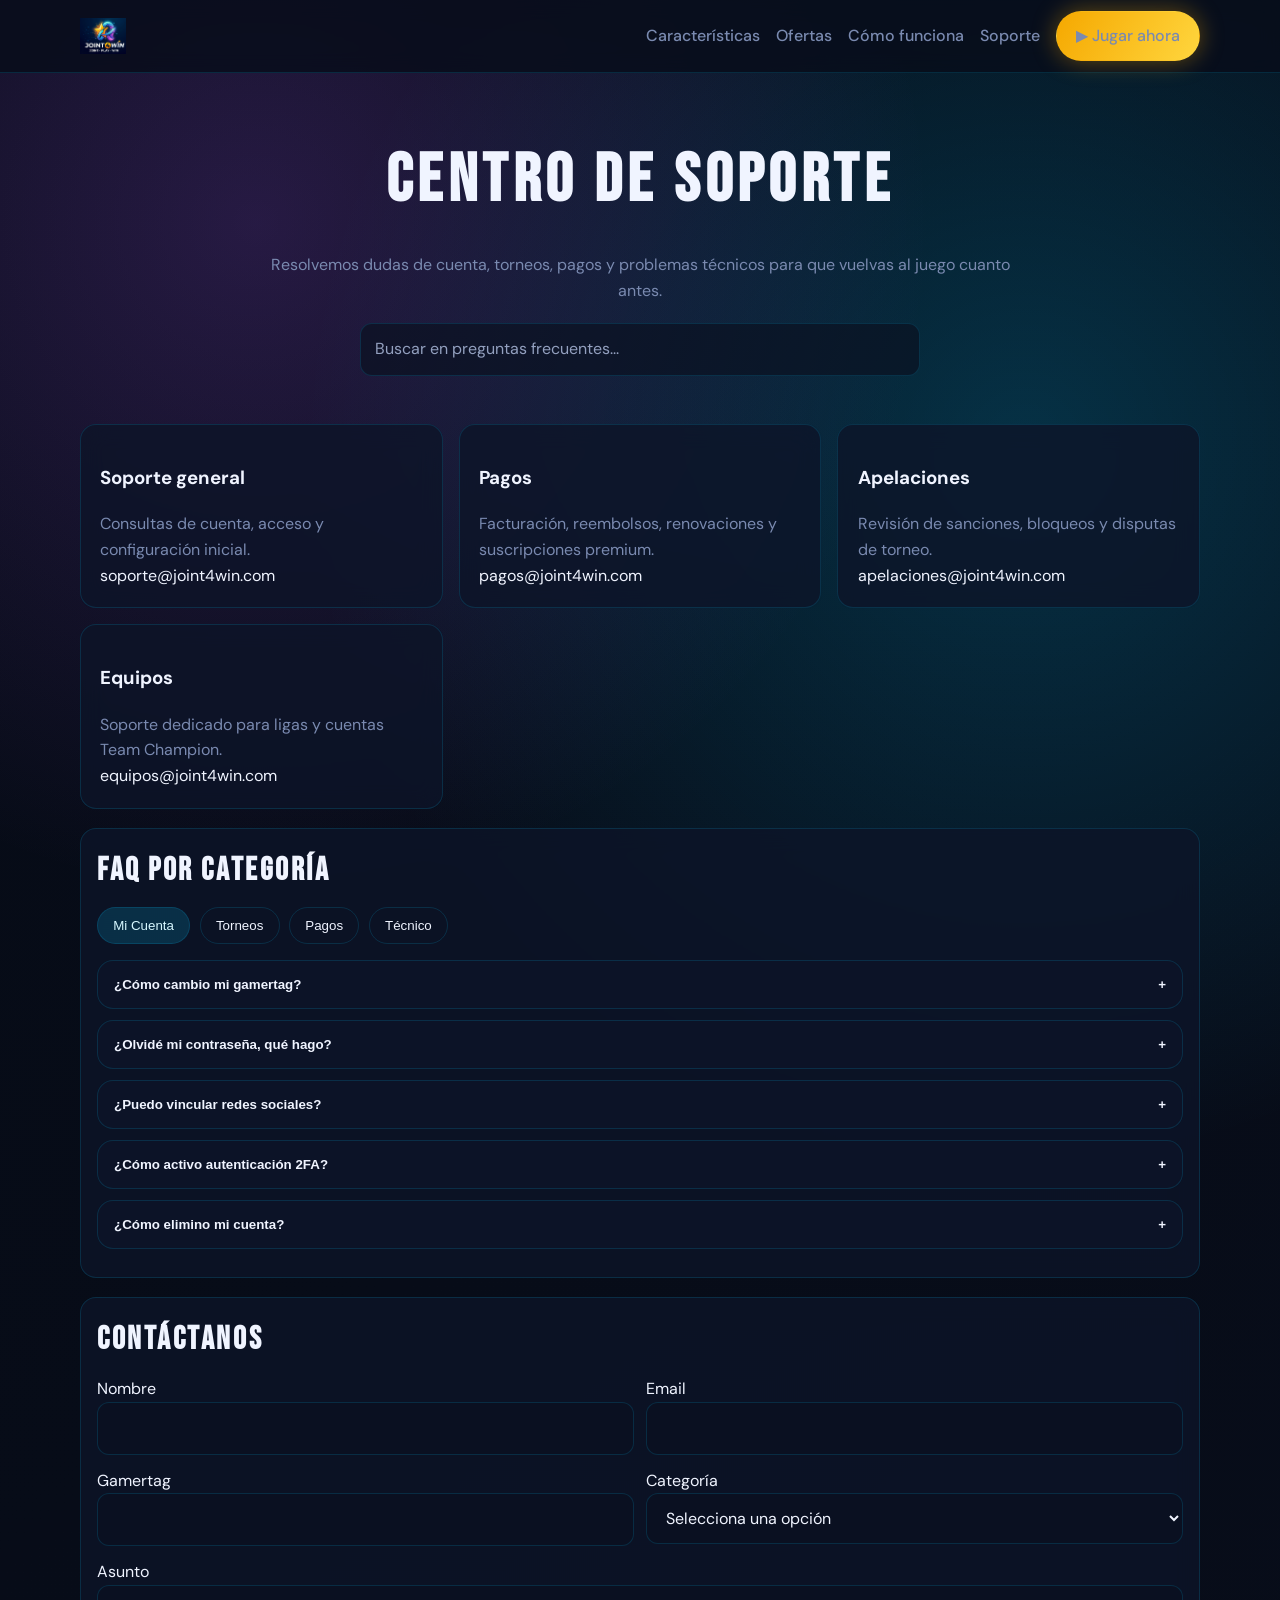
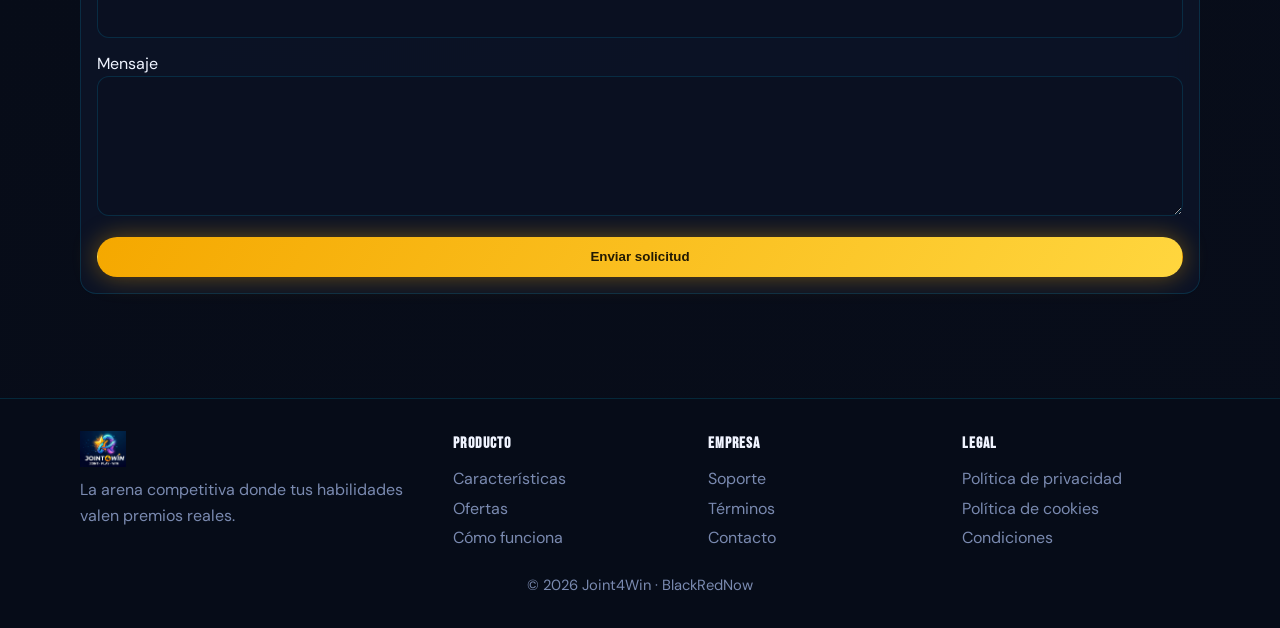
==== support.html @ 4dee0cf4 "feat: launch Joint4Win website with branding, offers and legal pages" ====
<!DOCTYPE html>
<html lang="es">
<head>
  <meta charset="UTF-8" />
  <meta name="viewport" content="width=device-width, initial-scale=1.0" />
  <title>Soporte | Joint4Win</title>
  <meta name="description" content="Centro de soporte de Joint4Win para cuenta, torneos, pagos y soporte técnico." />
  <link rel="preconnect" href="https://fonts.googleapis.com" />
  <link rel="preconnect" href="https://fonts.gstatic.com" crossorigin />
  <link href="https://fonts.googleapis.com/css2?family=Bebas+Neue&family=DM+Sans:wght@400;500;700&display=swap" rel="stylesheet" />
  <link rel="icon" href="assets/icon.png" />
  <link rel="stylesheet" href="assets/styles.css" />
  <script defer src="assets/main.js"></script>
</head>
<body>
  <header class="site-header">
    <div class="container nav-inner">
      <a class="brand" href="index.html" aria-label="Joint4Win Inicio">
        <img src="assets/logo.png" alt="Joint4Win" height="36" />
      </a>
      <button class="nav-toggle" type="button" data-nav-toggle aria-expanded="false" aria-controls="site-nav">Menu</button>
      <nav class="site-nav" id="site-nav">
        <a href="index.html#features">Características</a>
        <a href="index.html#offers">Ofertas</a>
        <a href="index.html#how">Cómo funciona</a>
        <a href="support.html">Soporte</a>
        <a class="btn btn-primary" href="https://play.joint4win.com" target="_blank" rel="noopener noreferrer">▶ Jugar ahora</a>
      </nav>
    </div>
  </header>

  <main>
    <section class="page-hero reveal">
      <div class="container">
        <h1>Centro de Soporte</h1>
        <p>Resolvemos dudas de cuenta, torneos, pagos y problemas técnicos para que vuelvas al juego cuanto antes.</p>
        <div class="search-wrap">
          <input id="support-search" class="search-input" type="search" placeholder="Buscar en preguntas frecuentes..." />
        </div>
      </div>
    </section>

    <section class="section" style="padding-top:1rem;">
      <div class="container support-grid">
        <div class="channel-grid">
          <article class="channel-card card reveal"><h3>Soporte general</h3><p>Consultas de cuenta, acceso y configuración inicial.</p><a href="mailto:soporte@joint4win.com">soporte@joint4win.com</a></article>
          <article class="channel-card card reveal"><h3>Pagos</h3><p>Facturación, reembolsos, renovaciones y suscripciones premium.</p><a href="mailto:pagos@joint4win.com">pagos@joint4win.com</a></article>
          <article class="channel-card card reveal"><h3>Apelaciones</h3><p>Revisión de sanciones, bloqueos y disputas de torneo.</p><a href="mailto:apelaciones@joint4win.com">apelaciones@joint4win.com</a></article>
          <article class="channel-card card reveal"><h3>Equipos</h3><p>Soporte dedicado para ligas y cuentas Team Champion.</p><a href="mailto:equipos@joint4win.com">equipos@joint4win.com</a></article>
        </div>

        <section class="card reveal" style="padding:1rem;">
          <h2 class="section-title" style="margin-bottom:0.7rem; font-size:2rem;">FAQ por categoría</h2>
          <div class="tabs">
            <button class="tab-btn active" type="button" data-tab="cuenta">Mi Cuenta</button>
            <button class="tab-btn" type="button" data-tab="torneos">Torneos</button>
            <button class="tab-btn" type="button" data-tab="pagos">Pagos</button>
            <button class="tab-btn" type="button" data-tab="tecnico">Técnico</button>
          </div>

          <div class="faq-panel active" data-panel="cuenta">
            <article class="faq-item card"><button class="faq-question" type="button">¿Cómo cambio mi gamertag? <span>+</span></button><div class="faq-answer"><p>Ve a Perfil > Configuración y actualiza tu gamertag una vez cada 30 días.</p></div></article>
            <article class="faq-item card"><button class="faq-question" type="button">¿Olvidé mi contraseña, qué hago? <span>+</span></button><div class="faq-answer"><p>Usa "Recuperar cuenta" en login para recibir un enlace temporal.</p></div></article>
            <article class="faq-item card"><button class="faq-question" type="button">¿Puedo vincular redes sociales? <span>+</span></button><div class="faq-answer"><p>Sí, desde Seguridad puedes conectar Google, Apple o Discord.</p></div></article>
            <article class="faq-item card"><button class="faq-question" type="button">¿Cómo activo autenticación 2FA? <span>+</span></button><div class="faq-answer"><p>En Seguridad selecciona "Doble verificación" y sigue el asistente.</p></div></article>
            <article class="faq-item card"><button class="faq-question" type="button">¿Cómo elimino mi cuenta? <span>+</span></button><div class="faq-answer"><p>Solicítalo desde Privacidad y nuestro equipo confirma en menos de 72 horas.</p></div></article>
          </div>

          <div class="faq-panel" data-panel="torneos">
            <article class="faq-item card"><button class="faq-question" type="button">¿Dónde veo próximos torneos? <span>+</span></button><div class="faq-answer"><p>En la pestaña "Eventos" puedes filtrar por juego, horario y nivel.</p></div></article>
            <article class="faq-item card"><button class="faq-question" type="button">¿Qué pasa si me desconecto? <span>+</span></button><div class="faq-answer"><p>El sistema permite reconexión breve; ausencias largas pueden marcar derrota.</p></div></article>
            <article class="faq-item card"><button class="faq-question" type="button">¿Cómo reporto un rival? <span>+</span></button><div class="faq-answer"><p>Desde el historial del match selecciona "Reportar" y adjunta evidencia.</p></div></article>
            <article class="faq-item card"><button class="faq-question" type="button">¿Puedo jugar torneos en equipo? <span>+</span></button><div class="faq-answer"><p>Sí, con plan Team Champion puedes registrar squads de hasta 5 integrantes.</p></div></article>
            <article class="faq-item card"><button class="faq-question" type="button">¿Cómo sube mi ranking? <span>+</span></button><div class="faq-answer"><p>Ganar partidas rankeadas y mantener consistencia mejora tu score competitivo.</p></div></article>
          </div>

          <div class="faq-panel" data-panel="pagos">
            <article class="faq-item card"><button class="faq-question" type="button">¿Cuándo se cobra la suscripción? <span>+</span></button><div class="faq-answer"><p>El cobro ocurre al inicio de cada ciclo mensual según tu fecha de alta.</p></div></article>
            <article class="faq-item card"><button class="faq-question" type="button">¿Cómo solicito un reembolso? <span>+</span></button><div class="faq-answer"><p>Abre un ticket en categoría pagos dentro de las primeras 48 horas.</p></div></article>
            <article class="faq-item card"><button class="faq-question" type="button">¿Qué métodos aceptan? <span>+</span></button><div class="faq-answer"><p>Tarjetas internacionales, wallets móviles y métodos locales habilitados.</p></div></article>
            <article class="faq-item card"><button class="faq-question" type="button">¿Puedo cambiar de plan? <span>+</span></button><div class="faq-answer"><p>Sí, el upgrade es inmediato; downgrade aplica al siguiente ciclo.</p></div></article>
            <article class="faq-item card"><button class="faq-question" type="button">¿Cómo retiro premios? <span>+</span></button><div class="faq-answer"><p>Configura una cuenta de pago validada en tu billetera y solicita retiro.</p></div></article>
          </div>

          <div class="faq-panel" data-panel="tecnico">
            <article class="faq-item card"><button class="faq-question" type="button">La app no abre, ¿qué hago? <span>+</span></button><div class="faq-answer"><p>Actualiza a la última versión y reinicia el dispositivo antes de reintentar.</p></div></article>
            <article class="faq-item card"><button class="faq-question" type="button">Tengo lag en partida <span>+</span></button><div class="faq-answer"><p>Conéctate a red estable de 5 GHz y cierra apps en segundo plano.</p></div></article>
            <article class="faq-item card"><button class="faq-question" type="button">No recibo notificaciones <span>+</span></button><div class="faq-answer"><p>Verifica permisos de notificación y modo ahorro de batería del sistema.</p></div></article>
            <article class="faq-item card"><button class="faq-question" type="button">Error al actualizar perfil <span>+</span></button><div class="faq-answer"><p>Prueba desde otra red y evita caracteres especiales no permitidos.</p></div></article>
            <article class="faq-item card"><button class="faq-question" type="button">¿Cómo reporto un bug? <span>+</span></button><div class="faq-answer"><p>Usa este formulario con capturas, modelo de dispositivo y versión de app.</p></div></article>
          </div>
        </section>

        <section id="contacto" class="card contact-form reveal" style="padding:1rem;">
          <h2 class="section-title" style="margin-bottom:0.7rem; font-size:2rem;">Contáctanos</h2>
          <form id="support-form" class="form-grid">
            <div class="form-row">
              <label>Nombre<input type="text" name="nombre" required /></label>
              <label>Email<input type="email" name="email" required /></label>
            </div>
            <div class="form-row">
              <label>Gamertag<input type="text" name="gamertag" required /></label>
              <label>Categoría
                <select name="categoria" required>
                  <option value="">Selecciona una opción</option>
                  <option>Soporte general</option>
                  <option>Pagos</option>
                  <option>Apelaciones</option>
                  <option>Equipos</option>
                </select>
              </label>
            </div>
            <label>Asunto<input type="text" name="asunto" required /></label>
            <label>Mensaje<textarea name="mensaje" required></textarea></label>
            <button class="btn btn-primary" type="submit">Enviar solicitud</button>
            <p id="form-success" class="form-success">Tu solicitud fue enviada correctamente. Te responderemos pronto.</p>
          </form>
        </section>
      </div>
    </section>
  </main>

  <footer class="site-footer">
    <div class="container">
      <div class="footer-grid">
        <div class="footer-col">
          <img src="assets/logo.png" alt="Joint4Win" height="36" style="height:36px; width:auto; margin-bottom:0.65rem;" />
          <p>La arena competitiva donde tus habilidades valen premios reales.</p>
        </div>
        <div class="footer-col">
          <h4>Producto</h4>
          <a href="index.html#features">Características</a>
          <a href="index.html#offers">Ofertas</a>
          <a href="index.html#how">Cómo funciona</a>
        </div>
        <div class="footer-col">
          <h4>Empresa</h4>
          <a href="support.html">Soporte</a>
          <a href="terms.html">Términos</a>
          <a href="support.html#contacto">Contacto</a>
        </div>
        <div class="footer-col">
          <h4>Legal</h4>
          <a href="terms.html#privacy">Política de privacidad</a>
          <a href="terms.html#cookies">Política de cookies</a>
          <a href="terms.html">Condiciones</a>
        </div>
      </div>
      <p class="footer-copy">© 2026 Joint4Win · BlackRedNow</p>
    </div>
  </footer>
</body>
</html>
---- assets/styles.css ----
:root {
  --bg-dark: #080d1a;
  --bg-surface: #0d1528;
  --gold: #f5a800;
  --gold-bright: #ffd63e;
  --cyan: #00c8ff;
  --purple: #a855f7;
  --white: #f0f4ff;
  --muted: #7a8ab0;
  --border: rgba(0, 200, 255, 0.15);
  --glass: rgba(13, 21, 40, 0.8);
}

* {
  box-sizing: border-box;
}

html {
  scroll-behavior: smooth;
}

body {
  margin: 0;
  font-family: 'DM Sans', sans-serif;
  color: var(--white);
  background:
    radial-gradient(circle at 20% 10%, rgba(168, 85, 247, 0.2), transparent 30%),
    radial-gradient(circle at 80% 20%, rgba(0, 200, 255, 0.2), transparent 35%),
    linear-gradient(145deg, #060b16, var(--bg-dark));
  line-height: 1.6;
  overflow-x: hidden;
}

a {
  color: inherit;
  text-decoration: none;
}

img {
  max-width: 100%;
  display: block;
}

.container {
  width: min(1120px, 92vw);
  margin: 0 auto;
}

.section {
  padding: 4.5rem 0;
}

.section-title {
  font-family: 'Bebas Neue', sans-serif;
  font-size: clamp(2rem, 4vw, 3.5rem);
  letter-spacing: 0.08em;
  margin: 0 0 0.8rem;
}

.section-lead {
  color: var(--muted);
  max-width: 720px;
  margin: 0 auto 2rem;
  text-align: center;
}

.card {
  background: var(--glass);
  border: 1px solid var(--border);
  backdrop-filter: blur(12px);
  border-radius: 16px;
}

.site-header {
  position: sticky;
  top: 0;
  z-index: 30;
  backdrop-filter: blur(10px);
  background: rgba(8, 13, 26, 0.82);
  border-bottom: 1px solid var(--border);
}

.nav-inner {
  display: flex;
  align-items: center;
  justify-content: space-between;
  min-height: 72px;
  gap: 1rem;
}

.brand img {
  height: 36px;
  width: auto;
}

.nav-toggle {
  display: none;
  border: 1px solid var(--border);
  background: transparent;
  color: var(--white);
  border-radius: 10px;
  padding: 0.45rem 0.6rem;
  cursor: pointer;
}

.site-nav {
  display: flex;
  align-items: center;
  gap: 1rem;
}

.site-nav a {
  color: var(--muted);
  font-weight: 500;
}

.site-nav a:hover,
.site-nav a:focus-visible {
  color: var(--white);
}

.btn {
  display: inline-flex;
  align-items: center;
  justify-content: center;
  gap: 0.35rem;
  border-radius: 999px;
  padding: 0.72rem 1.2rem;
  font-weight: 700;
  border: 1px solid transparent;
  cursor: pointer;
  transition: 0.25s ease;
}

.btn-primary {
  background: linear-gradient(120deg, var(--gold), var(--gold-bright));
  color: #221a03;
  box-shadow: 0 0 24px rgba(245, 168, 0, 0.4);
}

.btn-primary:hover,
.btn-primary:focus-visible {
  transform: translateY(-2px);
}

.btn-ghost {
  border-color: var(--border);
  color: var(--white);
  background: rgba(13, 21, 40, 0.35);
}

.btn-ghost:hover,
.btn-ghost:focus-visible {
  box-shadow: 0 0 20px rgba(0, 200, 255, 0.2);
}

.hero {
  position: relative;
  min-height: calc(100vh - 72px);
  display: grid;
  place-items: center;
  text-align: center;
  overflow: hidden;
}

#stars-canvas {
  position: absolute;
  inset: 0;
  width: 100%;
  height: 100%;
  z-index: 0;
}

.hero-content {
  position: relative;
  z-index: 1;
  width: min(920px, 94vw);
}

.hero h1 {
  margin: 0;
  font-family: 'Bebas Neue', sans-serif;
  letter-spacing: 0.1em;
  line-height: 0.95;
  font-size: clamp(2.5rem, 9vw, 6rem);
}

.hero h1 .accent {
  color: var(--gold);
  text-shadow: 0 0 28px rgba(245, 168, 0, 0.55);
}

.hero p {
  margin: 1.1rem auto 1.6rem;
  max-width: 720px;
  color: var(--muted);
  font-size: clamp(1rem, 2.2vw, 1.2rem);
}

.promo-banner {
  text-align: left;
  padding: 1rem 1.15rem;
  margin: 1.2rem auto;
  width: min(780px, 100%);
}

.promo-title {
  display: flex;
  flex-wrap: wrap;
  align-items: center;
  gap: 0.5rem;
  font-weight: 700;
}

.countdown {
  font-weight: 700;
  color: var(--gold-bright);
}

.hero-actions {
  margin-top: 1.2rem;
  display: flex;
  gap: 0.8rem;
  justify-content: center;
  flex-wrap: wrap;
}

.trust-line {
  margin-top: 1rem;
  color: var(--muted);
  font-size: 0.95rem;
}

.stats-bar {
  margin-top: -1rem;
}

.stats-grid {
  display: grid;
  grid-template-columns: repeat(4, minmax(0, 1fr));
  gap: 0.8rem;
}

.stat-item {
  padding: 1rem;
  text-align: center;
  transition: 0.2s ease;
}

.stat-item strong {
  display: block;
  color: var(--gold-bright);
  font-size: 1.2rem;
}

.stat-item span {
  color: var(--muted);
  font-size: 0.95rem;
}

.features-grid,
.testimonials-grid,
.offers-grid,
.channel-grid {
  display: grid;
  grid-template-columns: repeat(3, minmax(0, 1fr));
  gap: 1rem;
}

.features-grid {
  grid-template-columns: repeat(3, minmax(0, 1fr));
}

.feature-card,
.offer-card,
.testimonial,
.channel-card {
  padding: 1.2rem;
  transition: 0.25s ease;
}

.feature-card:hover,
.offer-card:hover,
.testimonial:hover,
.channel-card:hover,
.stat-item:hover,
.step:hover,
.faq-item:hover,
.contact-form:hover,
.toc:hover {
  box-shadow: 0 0 20px rgba(0, 200, 255, 0.2);
}

.feature-title {
  margin: 0.55rem 0;
  font-weight: 700;
}

.feature-text,
.testimonial p,
.channel-card p {
  color: var(--muted);
  margin: 0;
}

.offers-grid {
  align-items: stretch;
}

.offer-card h3 {
  margin: 0;
}

.price {
  font-family: 'Bebas Neue', sans-serif;
  font-size: 2.4rem;
  letter-spacing: 0.05em;
  margin: 0.7rem 0;
}

.price span {
  font-size: 1rem;
  color: var(--muted);
  font-family: 'DM Sans', sans-serif;
}

.offer-card ul {
  padding-left: 1rem;
  margin: 0 0 1rem;
  color: var(--muted);
}

.offer-featured {
  border: 1px solid var(--gold);
  position: relative;
}

.badge {
  position: absolute;
  top: -10px;
  right: 12px;
  background: var(--gold);
  color: #1d1603;
  padding: 0.25rem 0.55rem;
  border-radius: 999px;
  font-size: 0.78rem;
  font-weight: 700;
}

.steps {
  position: relative;
  max-width: 760px;
  margin: 2rem auto 0;
  display: grid;
  gap: 0.9rem;
}

.steps::before {
  content: '';
  position: absolute;
  left: 22px;
  top: 10px;
  bottom: 10px;
  width: 2px;
  background: linear-gradient(var(--cyan), var(--purple));
}

.step {
  position: relative;
  padding: 1rem 1rem 1rem 3.5rem;
  transition: 0.2s ease;
}

.step-number {
  position: absolute;
  left: 8px;
  top: 50%;
  transform: translateY(-50%);
  width: 28px;
  height: 28px;
  border-radius: 50%;
  background: linear-gradient(120deg, var(--cyan), var(--purple));
  color: #04111a;
  display: grid;
  place-items: center;
  font-weight: 700;
}

.stars {
  color: var(--gold-bright);
}

.testimonial strong {
  display: block;
  margin-top: 0.75rem;
}

.faq {
  max-width: 900px;
  margin: 0 auto;
}

.faq-item {
  margin-bottom: 0.7rem;
  overflow: hidden;
}

.faq-question {
  width: 100%;
  text-align: left;
  border: 0;
  background: transparent;
  color: var(--white);
  padding: 1rem;
  font-weight: 700;
  cursor: pointer;
  display: flex;
  justify-content: space-between;
  gap: 0.75rem;
}

.faq-answer {
  max-height: 0;
  overflow: hidden;
  transition: max-height 0.3s ease;
  color: var(--muted);
  padding: 0 1rem;
}

.faq-item.open .faq-answer {
  max-height: 220px;
  padding-bottom: 1rem;
}

.final-cta {
  text-align: center;
}

.final-cta h2 {
  font-family: 'Bebas Neue', sans-serif;
  letter-spacing: 0.08em;
  font-size: clamp(2rem, 6vw, 4rem);
  margin: 0 0 1rem;
}

.site-footer {
  margin-top: 2rem;
  padding: 2rem 0 1rem;
  border-top: 1px solid var(--border);
  background: rgba(7, 12, 24, 0.85);
}

.footer-grid {
  display: grid;
  gap: 1rem;
  grid-template-columns: 1.5fr 1fr 1fr 1fr;
}

.footer-col h4 {
  font-family: 'Bebas Neue', sans-serif;
  margin: 0 0 0.6rem;
  letter-spacing: 0.07em;
}

.footer-col a,
.footer-col p {
  color: var(--muted);
  display: block;
  margin: 0.25rem 0;
}

.footer-col a:hover {
  color: var(--white);
}

.footer-copy {
  margin-top: 1.2rem;
  color: var(--muted);
  text-align: center;
  font-size: 0.92rem;
}

.page-hero {
  padding: 3.4rem 0 2rem;
  text-align: center;
}

.page-hero h1 {
  font-family: 'Bebas Neue', sans-serif;
  letter-spacing: 0.08em;
  margin: 0;
  font-size: clamp(2rem, 6vw, 4.25rem);
}

.page-hero p {
  color: var(--muted);
  max-width: 760px;
  margin: 1rem auto 0;
}

.legal-layout {
  display: grid;
  grid-template-columns: 260px 1fr;
  gap: 1rem;
}

.toc {
  position: sticky;
  top: 90px;
  align-self: start;
  padding: 1rem;
}

.toc h3 {
  margin-top: 0;
  font-family: 'Bebas Neue', sans-serif;
  letter-spacing: 0.07em;
}

.toc a {
  display: block;
  color: var(--muted);
  margin: 0.35rem 0;
}

.toc a:hover {
  color: var(--white);
}

.legal-content {
  padding: 1rem;
}

.legal-content section {
  margin-bottom: 1.6rem;
}

.legal-content h2 {
  margin: 0 0 0.5rem;
  font-family: 'Bebas Neue', sans-serif;
  letter-spacing: 0.06em;
}

.search-wrap {
  margin-top: 1.2rem;
  max-width: 560px;
  margin-inline: auto;
}

.search-input,
input,
select,
textarea {
  width: 100%;
  border-radius: 12px;
  border: 1px solid var(--border);
  background: rgba(10, 18, 33, 0.7);
  color: var(--white);
  padding: 0.8rem 0.9rem;
  font: inherit;
}

.search-input::placeholder,
input::placeholder,
textarea::placeholder {
  color: #93a0bf;
}

.support-grid {
  display: grid;
  gap: 1.2rem;
}

.tabs {
  display: flex;
  flex-wrap: wrap;
  gap: 0.6rem;
  margin-bottom: 1rem;
}

.tab-btn {
  padding: 0.6rem 0.95rem;
  border-radius: 999px;
  border: 1px solid var(--border);
  background: transparent;
  color: var(--white);
  cursor: pointer;
}

.tab-btn.active {
  background: rgba(0, 200, 255, 0.16);
  color: #d7f8ff;
}

.faq-panel {
  display: none;
}

.faq-panel.active {
  display: block;
}

.form-grid {
  display: grid;
  gap: 0.8rem;
}

.form-row {
  display: grid;
  gap: 0.8rem;
  grid-template-columns: 1fr 1fr;
}

textarea {
  min-height: 140px;
  resize: vertical;
}

.form-success {
  color: #9bf6a5;
  font-weight: 700;
  display: none;
  margin-top: 0.7rem;
}

.reveal {
  opacity: 0;
  transform: translateY(20px);
  transition: opacity 0.6s ease, transform 0.6s ease;
}

.reveal.show {
  opacity: 1;
  transform: translateY(0);
}

@media (max-width: 980px) {
  .features-grid,
  .offers-grid,
  .testimonials-grid,
  .channel-grid,
  .footer-grid,
  .stats-grid,
  .legal-layout {
    grid-template-columns: 1fr 1fr;
  }

  .legal-layout {
    grid-template-columns: 1fr;
  }

  .toc {
    position: static;
  }
}

@media (max-width: 760px) {
  .nav-toggle {
    display: inline-flex;
  }

  .site-nav {
    position: absolute;
    left: 0;
    right: 0;
    top: 72px;
    padding: 1rem;
    display: none;
    flex-direction: column;
    gap: 0.8rem;
    border-bottom: 1px solid var(--border);
    background: rgba(8, 13, 26, 0.98);
  }

  .site-nav.open {
    display: flex;
  }

  .features-grid,
  .offers-grid,
  .testimonials-grid,
  .channel-grid,
  .footer-grid,
  .stats-grid,
  .form-row {
    grid-template-columns: 1fr;
  }

  .hero {
    min-height: auto;
    padding: 3.4rem 0;
  }
}
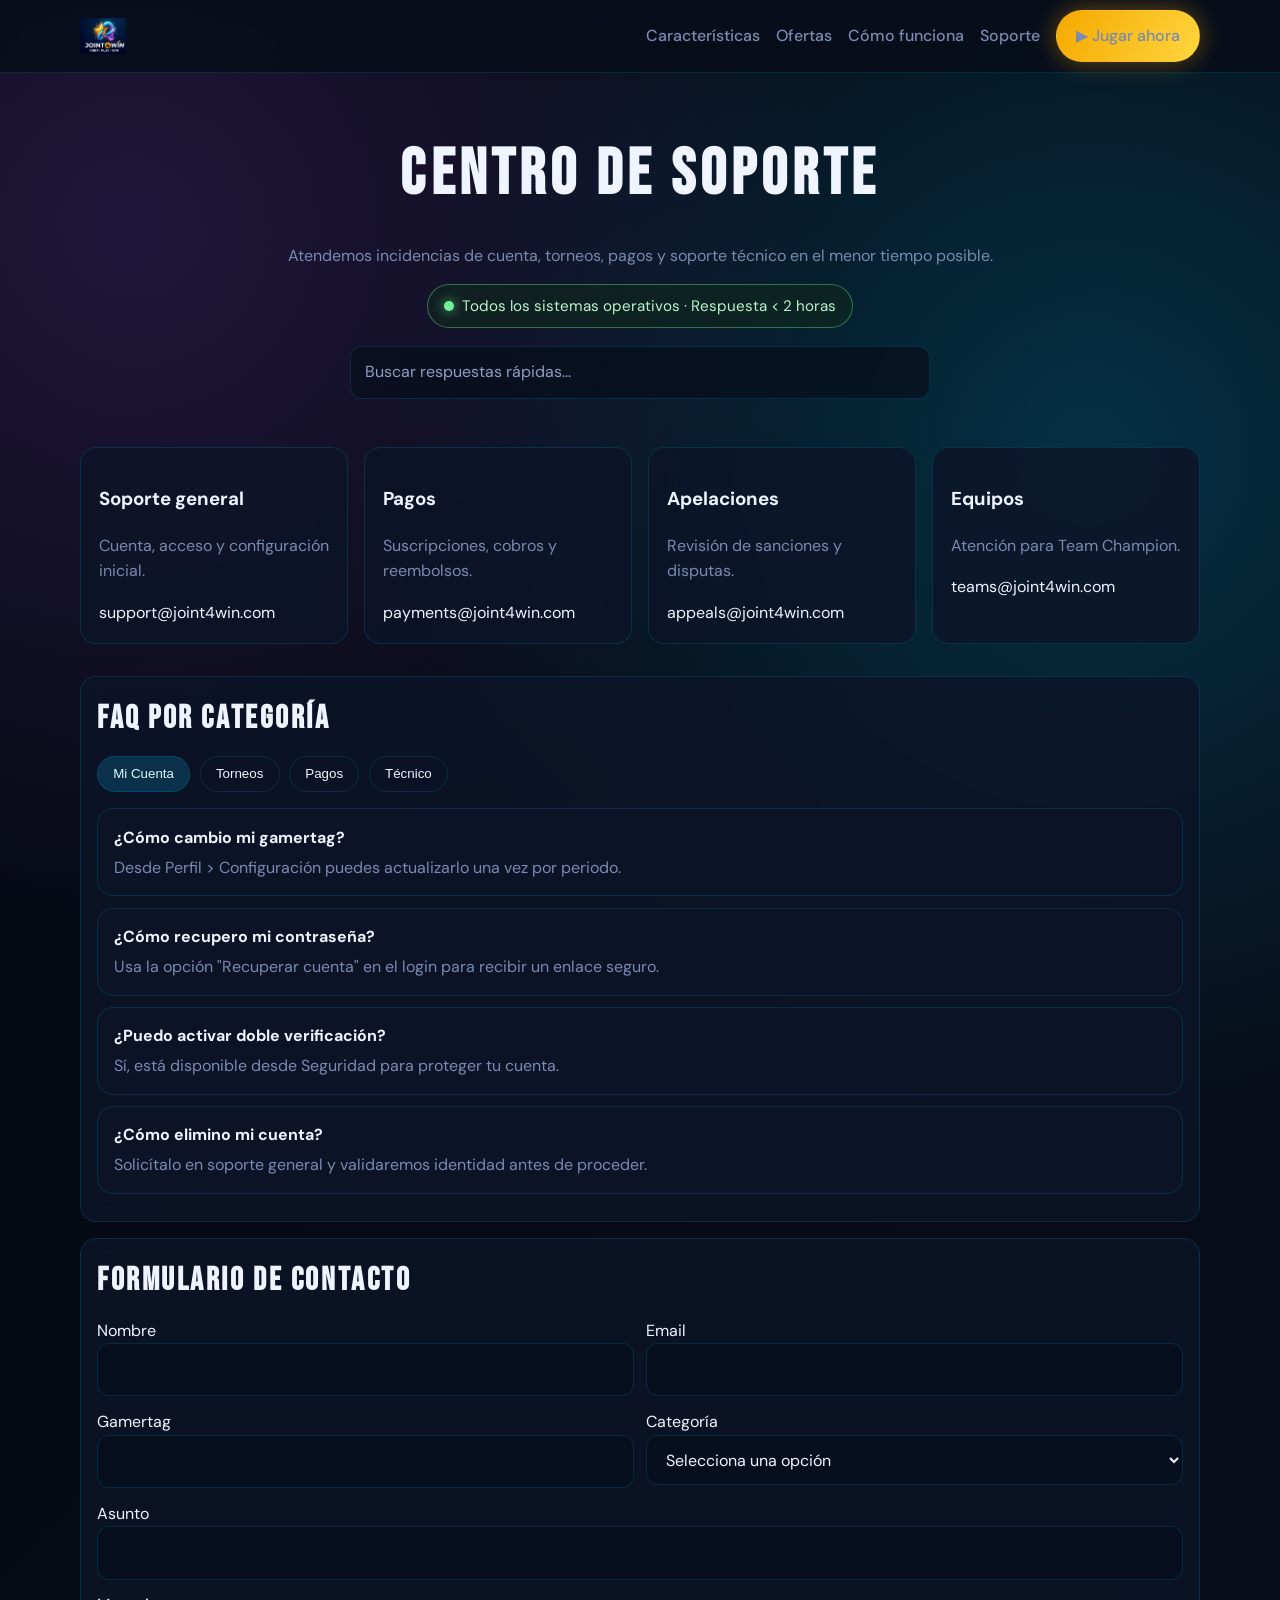
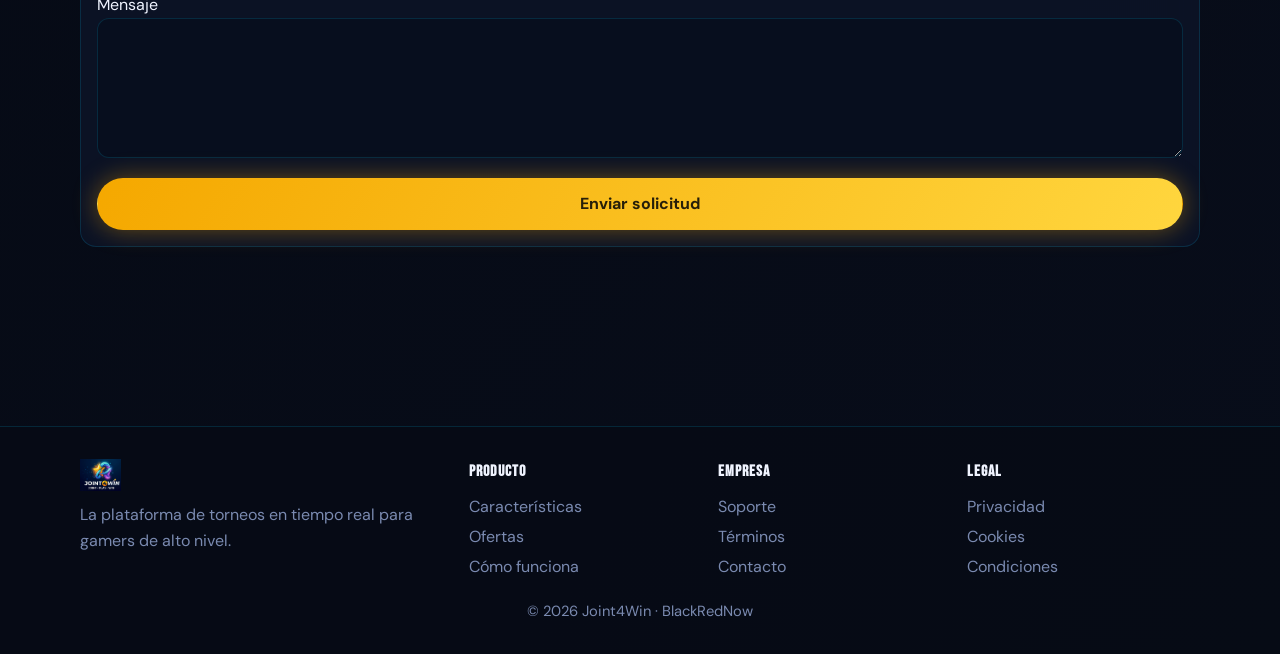
==== commit bd95bdfd: "feat: launch Joint4Win website - branding, offers, legal, support" ====
--- a/support.html
+++ b/support.html
@@ -4,7 +4,7 @@
   <meta charset="UTF-8" />
   <meta name="viewport" content="width=device-width, initial-scale=1.0" />
   <title>Soporte | Joint4Win</title>
-  <meta name="description" content="Centro de soporte de Joint4Win para cuenta, torneos, pagos y soporte técnico." />
+  <meta name="description" content="Soporte oficial de Joint4Win para cuenta, torneos, pagos y problemas técnicos." />
   <link rel="preconnect" href="https://fonts.googleapis.com" />
   <link rel="preconnect" href="https://fonts.gstatic.com" crossorigin />
   <link href="https://fonts.googleapis.com/css2?family=Bebas+Neue&family=DM+Sans:wght@400;500;700&display=swap" rel="stylesheet" />
@@ -13,15 +13,15 @@
   <script defer src="assets/main.js"></script>
 </head>
 <body>
-  <header class="site-header">
-    <div class="container nav-inner">
-      <a class="brand" href="index.html" aria-label="Joint4Win Inicio">
+  <header class="site-header reveal">
+    <div class="container nav-wrap">
+      <a class="brand" href="index.html" aria-label="Joint4Win inicio">
         <img src="assets/logo.png" alt="Joint4Win" height="36" />
       </a>
-      <button class="nav-toggle" type="button" data-nav-toggle aria-expanded="false" aria-controls="site-nav">Menu</button>
-      <nav class="site-nav" id="site-nav">
+      <button class="nav-toggle" type="button" data-nav-toggle aria-expanded="false" aria-controls="nav-links">Menu</button>
+      <nav id="nav-links" class="nav-links">
         <a href="index.html#features">Características</a>
-        <a href="index.html#offers">Ofertas</a>
+        <a href="index.html#pricing">Ofertas</a>
         <a href="index.html#how">Cómo funciona</a>
         <a href="support.html">Soporte</a>
         <a class="btn btn-primary" href="https://play.joint4win.com" target="_blank" rel="noopener noreferrer">▶ Jugar ahora</a>
@@ -33,116 +33,117 @@
     <section class="page-hero reveal">
       <div class="container">
         <h1>Centro de Soporte</h1>
-        <p>Resolvemos dudas de cuenta, torneos, pagos y problemas técnicos para que vuelvas al juego cuanto antes.</p>
-        <div class="search-wrap">
-          <input id="support-search" class="search-input" type="search" placeholder="Buscar en preguntas frecuentes..." />
-        </div>
+        <p>Atendemos incidencias de cuenta, torneos, pagos y soporte técnico en el menor tiempo posible.</p>
+        <div class="status-bar"><span class="status-dot"></span>Todos los sistemas operativos · Respuesta &lt; 2 horas</div>
+        <div class="search-wrap"><input class="search-input" type="search" placeholder="Buscar respuestas rápidas..." /></div>
       </div>
     </section>
 
     <section class="section" style="padding-top:1rem;">
-      <div class="container support-grid">
-        <div class="channel-grid">
-          <article class="channel-card card reveal"><h3>Soporte general</h3><p>Consultas de cuenta, acceso y configuración inicial.</p><a href="mailto:soporte@joint4win.com">soporte@joint4win.com</a></article>
-          <article class="channel-card card reveal"><h3>Pagos</h3><p>Facturación, reembolsos, renovaciones y suscripciones premium.</p><a href="mailto:pagos@joint4win.com">pagos@joint4win.com</a></article>
-          <article class="channel-card card reveal"><h3>Apelaciones</h3><p>Revisión de sanciones, bloqueos y disputas de torneo.</p><a href="mailto:apelaciones@joint4win.com">apelaciones@joint4win.com</a></article>
-          <article class="channel-card card reveal"><h3>Equipos</h3><p>Soporte dedicado para ligas y cuentas Team Champion.</p><a href="mailto:equipos@joint4win.com">equipos@joint4win.com</a></article>
+      <div class="container">
+        <div class="contact-grid reveal">
+          <article class="contact-card card"><h3>Soporte general</h3><p>Cuenta, acceso y configuración inicial.</p><a href="mailto:support@joint4win.com">support@joint4win.com</a></article>
+          <article class="contact-card card"><h3>Pagos</h3><p>Suscripciones, cobros y reembolsos.</p><a href="mailto:payments@joint4win.com">payments@joint4win.com</a></article>
+          <article class="contact-card card"><h3>Apelaciones</h3><p>Revisión de sanciones y disputas.</p><a href="mailto:appeals@joint4win.com">appeals@joint4win.com</a></article>
+          <article class="contact-card card"><h3>Equipos</h3><p>Atención para Team Champion.</p><a href="mailto:teams@joint4win.com">teams@joint4win.com</a></article>
         </div>
 
-        <section class="card reveal" style="padding:1rem;">
-          <h2 class="section-title" style="margin-bottom:0.7rem; font-size:2rem;">FAQ por categoría</h2>
-          <div class="tabs">
-            <button class="tab-btn active" type="button" data-tab="cuenta">Mi Cuenta</button>
-            <button class="tab-btn" type="button" data-tab="torneos">Torneos</button>
-            <button class="tab-btn" type="button" data-tab="pagos">Pagos</button>
-            <button class="tab-btn" type="button" data-tab="tecnico">Técnico</button>
-          </div>
+        <section class="section" style="padding:2rem 0 1rem;">
+          <div class="card reveal" style="padding:1rem;">
+            <h2 class="section-title" style="font-size:2rem; text-align:left; margin-bottom:0.7rem;">FAQ por categoría</h2>
+            <div class="tabs">
+              <button class="tab-btn active" type="button" data-tab="cuenta">Mi Cuenta</button>
+              <button class="tab-btn" type="button" data-tab="torneos">Torneos</button>
+              <button class="tab-btn" type="button" data-tab="pagos">Pagos</button>
+              <button class="tab-btn" type="button" data-tab="tecnico">Técnico</button>
+            </div>
 
-          <div class="faq-panel active" data-panel="cuenta">
-            <article class="faq-item card"><button class="faq-question" type="button">¿Cómo cambio mi gamertag? <span>+</span></button><div class="faq-answer"><p>Ve a Perfil > Configuración y actualiza tu gamertag una vez cada 30 días.</p></div></article>
-            <article class="faq-item card"><button class="faq-question" type="button">¿Olvidé mi contraseña, qué hago? <span>+</span></button><div class="faq-answer"><p>Usa "Recuperar cuenta" en login para recibir un enlace temporal.</p></div></article>
-            <article class="faq-item card"><button class="faq-question" type="button">¿Puedo vincular redes sociales? <span>+</span></button><div class="faq-answer"><p>Sí, desde Seguridad puedes conectar Google, Apple o Discord.</p></div></article>
-            <article class="faq-item card"><button class="faq-question" type="button">¿Cómo activo autenticación 2FA? <span>+</span></button><div class="faq-answer"><p>En Seguridad selecciona "Doble verificación" y sigue el asistente.</p></div></article>
-            <article class="faq-item card"><button class="faq-question" type="button">¿Cómo elimino mi cuenta? <span>+</span></button><div class="faq-answer"><p>Solicítalo desde Privacidad y nuestro equipo confirma en menos de 72 horas.</p></div></article>
-          </div>
+            <div class="faq-panel active" data-panel="cuenta">
+              <article class="faq-item card"><h4>¿Cómo cambio mi gamertag?</h4><p>Desde Perfil > Configuración puedes actualizarlo una vez por periodo.</p></article>
+              <article class="faq-item card"><h4>¿Cómo recupero mi contraseña?</h4><p>Usa la opción "Recuperar cuenta" en el login para recibir un enlace seguro.</p></article>
+              <article class="faq-item card"><h4>¿Puedo activar doble verificación?</h4><p>Sí, está disponible desde Seguridad para proteger tu cuenta.</p></article>
+              <article class="faq-item card"><h4>¿Cómo elimino mi cuenta?</h4><p>Solicítalo en soporte general y validaremos identidad antes de proceder.</p></article>
+            </div>
 
-          <div class="faq-panel" data-panel="torneos">
-            <article class="faq-item card"><button class="faq-question" type="button">¿Dónde veo próximos torneos? <span>+</span></button><div class="faq-answer"><p>En la pestaña "Eventos" puedes filtrar por juego, horario y nivel.</p></div></article>
-            <article class="faq-item card"><button class="faq-question" type="button">¿Qué pasa si me desconecto? <span>+</span></button><div class="faq-answer"><p>El sistema permite reconexión breve; ausencias largas pueden marcar derrota.</p></div></article>
-            <article class="faq-item card"><button class="faq-question" type="button">¿Cómo reporto un rival? <span>+</span></button><div class="faq-answer"><p>Desde el historial del match selecciona "Reportar" y adjunta evidencia.</p></div></article>
-            <article class="faq-item card"><button class="faq-question" type="button">¿Puedo jugar torneos en equipo? <span>+</span></button><div class="faq-answer"><p>Sí, con plan Team Champion puedes registrar squads de hasta 5 integrantes.</p></div></article>
-            <article class="faq-item card"><button class="faq-question" type="button">¿Cómo sube mi ranking? <span>+</span></button><div class="faq-answer"><p>Ganar partidas rankeadas y mantener consistencia mejora tu score competitivo.</p></div></article>
-          </div>
+            <div class="faq-panel" data-panel="torneos">
+              <article class="faq-item card"><h4>¿Dónde veo próximos torneos?</h4><p>En la pestaña Eventos puedes filtrar por juego, hora y nivel.</p></article>
+              <article class="faq-item card"><h4>¿Qué ocurre si me desconecto?</h4><p>Existe ventana breve de reconexión antes de aplicar derrota técnica.</p></article>
+              <article class="faq-item card"><h4>¿Cómo reporto una partida?</h4><p>Desde el historial del match puedes abrir una disputa con evidencia.</p></article>
+              <article class="faq-item card"><h4>¿Hay torneos por equipo?</h4><p>Sí, en el plan Team Champion puedes competir con hasta 5 jugadores.</p></article>
+            </div>
 
-          <div class="faq-panel" data-panel="pagos">
-            <article class="faq-item card"><button class="faq-question" type="button">¿Cuándo se cobra la suscripción? <span>+</span></button><div class="faq-answer"><p>El cobro ocurre al inicio de cada ciclo mensual según tu fecha de alta.</p></div></article>
-            <article class="faq-item card"><button class="faq-question" type="button">¿Cómo solicito un reembolso? <span>+</span></button><div class="faq-answer"><p>Abre un ticket en categoría pagos dentro de las primeras 48 horas.</p></div></article>
-            <article class="faq-item card"><button class="faq-question" type="button">¿Qué métodos aceptan? <span>+</span></button><div class="faq-answer"><p>Tarjetas internacionales, wallets móviles y métodos locales habilitados.</p></div></article>
-            <article class="faq-item card"><button class="faq-question" type="button">¿Puedo cambiar de plan? <span>+</span></button><div class="faq-answer"><p>Sí, el upgrade es inmediato; downgrade aplica al siguiente ciclo.</p></div></article>
-            <article class="faq-item card"><button class="faq-question" type="button">¿Cómo retiro premios? <span>+</span></button><div class="faq-answer"><p>Configura una cuenta de pago validada en tu billetera y solicita retiro.</p></div></article>
-          </div>
+            <div class="faq-panel" data-panel="pagos">
+              <article class="faq-item card"><h4>¿Cuándo se cobra mi suscripción?</h4><p>Al inicio de cada ciclo mensual de acuerdo con tu fecha de alta.</p></article>
+              <article class="faq-item card"><h4>¿Cómo solicito un reembolso?</h4><p>Abre un ticket de pagos dentro del periodo de elegibilidad.</p></article>
+              <article class="faq-item card"><h4>¿Qué métodos de pago aceptan?</h4><p>Tarjetas internacionales y billeteras móviles según región.</p></article>
+              <article class="faq-item card"><h4>¿Cómo retiro mis premios?</h4><p>Configura una cuenta validada en tu billetera y solicita retiro.</p></article>
+            </div>
 
-          <div class="faq-panel" data-panel="tecnico">
-            <article class="faq-item card"><button class="faq-question" type="button">La app no abre, ¿qué hago? <span>+</span></button><div class="faq-answer"><p>Actualiza a la última versión y reinicia el dispositivo antes de reintentar.</p></div></article>
-            <article class="faq-item card"><button class="faq-question" type="button">Tengo lag en partida <span>+</span></button><div class="faq-answer"><p>Conéctate a red estable de 5 GHz y cierra apps en segundo plano.</p></div></article>
-            <article class="faq-item card"><button class="faq-question" type="button">No recibo notificaciones <span>+</span></button><div class="faq-answer"><p>Verifica permisos de notificación y modo ahorro de batería del sistema.</p></div></article>
-            <article class="faq-item card"><button class="faq-question" type="button">Error al actualizar perfil <span>+</span></button><div class="faq-answer"><p>Prueba desde otra red y evita caracteres especiales no permitidos.</p></div></article>
-            <article class="faq-item card"><button class="faq-question" type="button">¿Cómo reporto un bug? <span>+</span></button><div class="faq-answer"><p>Usa este formulario con capturas, modelo de dispositivo y versión de app.</p></div></article>
+            <div class="faq-panel" data-panel="tecnico">
+              <article class="faq-item card"><h4>La app no abre, ¿qué hago?</h4><p>Actualiza a la última versión y reinicia tu dispositivo.</p></article>
+              <article class="faq-item card"><h4>Tengo lag en partida</h4><p>Usa red estable y cierra aplicaciones en segundo plano.</p></article>
+              <article class="faq-item card"><h4>No llegan notificaciones</h4><p>Revisa permisos del sistema y restricciones de batería.</p></article>
+              <article class="faq-item card"><h4>¿Cómo reporto un bug?</h4><p>Envíanos formulario con capturas y versión de app/dispositivo.</p></article>
+            </div>
           </div>
         </section>
 
-        <section id="contacto" class="card contact-form reveal" style="padding:1rem;">
-          <h2 class="section-title" style="margin-bottom:0.7rem; font-size:2rem;">Contáctanos</h2>
-          <form id="support-form" class="form-grid">
-            <div class="form-row">
-              <label>Nombre<input type="text" name="nombre" required /></label>
-              <label>Email<input type="email" name="email" required /></label>
+        <section id="contacto" class="section" style="padding-top:0;">
+          <div class="card reveal" style="padding:1rem;">
+            <h2 class="section-title" style="font-size:2rem; text-align:left; margin-bottom:0.7rem;">Formulario de contacto</h2>
+            <div id="support-form-wrap">
+              <form id="support-form" class="form-grid">
+                <div class="form-row">
+                  <label>Nombre<input type="text" name="nombre" required /></label>
+                  <label>Email<input type="email" name="email" required /></label>
+                </div>
+                <div class="form-row">
+                  <label>Gamertag<input type="text" name="gamertag" required /></label>
+                  <label>Categoría
+                    <select name="categoria" required>
+                      <option value="">Selecciona una opción</option>
+                      <option>Mi Cuenta</option>
+                      <option>Torneos</option>
+                      <option>Pagos</option>
+                      <option>Técnico</option>
+                    </select>
+                  </label>
+                </div>
+                <label>Asunto<input type="text" name="asunto" required /></label>
+                <label>Mensaje<textarea name="mensaje" required></textarea></label>
+                <button class="btn btn-primary" type="submit">Enviar solicitud</button>
+              </form>
             </div>
-            <div class="form-row">
-              <label>Gamertag<input type="text" name="gamertag" required /></label>
-              <label>Categoría
-                <select name="categoria" required>
-                  <option value="">Selecciona una opción</option>
-                  <option>Soporte general</option>
-                  <option>Pagos</option>
-                  <option>Apelaciones</option>
-                  <option>Equipos</option>
-                </select>
-              </label>
-            </div>
-            <label>Asunto<input type="text" name="asunto" required /></label>
-            <label>Mensaje<textarea name="mensaje" required></textarea></label>
-            <button class="btn btn-primary" type="submit">Enviar solicitud</button>
-            <p id="form-success" class="form-success">Tu solicitud fue enviada correctamente. Te responderemos pronto.</p>
-          </form>
+            <div id="support-success" class="success-box">Tu solicitud fue enviada correctamente. Nuestro equipo te responderá pronto.</div>
+          </div>
         </section>
       </div>
     </section>
   </main>
 
-  <footer class="site-footer">
+  <footer class="site-footer reveal">
     <div class="container">
       <div class="footer-grid">
         <div class="footer-col">
-          <img src="assets/logo.png" alt="Joint4Win" height="36" style="height:36px; width:auto; margin-bottom:0.65rem;" />
-          <p>La arena competitiva donde tus habilidades valen premios reales.</p>
+          <img src="assets/logo.png" alt="Joint4Win" height="32" style="height:32px; width:auto; margin-bottom:0.7rem;" />
+          <p>La plataforma de torneos en tiempo real para gamers de alto nivel.</p>
         </div>
         <div class="footer-col">
           <h4>Producto</h4>
           <a href="index.html#features">Características</a>
-          <a href="index.html#offers">Ofertas</a>
+          <a href="index.html#pricing">Ofertas</a>
           <a href="index.html#how">Cómo funciona</a>
         </div>
         <div class="footer-col">
           <h4>Empresa</h4>
           <a href="support.html">Soporte</a>
           <a href="terms.html">Términos</a>
-          <a href="support.html#contacto">Contacto</a>
+          <a href="#contacto">Contacto</a>
         </div>
         <div class="footer-col">
           <h4>Legal</h4>
-          <a href="terms.html#privacy">Política de privacidad</a>
-          <a href="terms.html#cookies">Política de cookies</a>
+          <a href="terms.html#privacy">Privacidad</a>
+          <a href="terms.html#cookies">Cookies</a>
           <a href="terms.html">Condiciones</a>
         </div>
       </div>
--- a/assets/styles.css
+++ b/assets/styles.css
@@ -1,6 +1,6 @@
 :root {
-  --bg-dark: #080d1a;
-  --bg-surface: #0d1528;
+  --bg: #080d1a;
+  --surface: rgba(13, 21, 40, 0.8);
   --gold: #f5a800;
   --gold-bright: #ffd63e;
   --cyan: #00c8ff;
@@ -8,7 +8,8 @@
   --white: #f0f4ff;
   --muted: #7a8ab0;
   --border: rgba(0, 200, 255, 0.15);
-  --glass: rgba(13, 21, 40, 0.8);
+  --glow-gold: 0 0 24px rgba(245, 168, 0, 0.4);
+  --glow-cyan: 0 0 20px rgba(0, 200, 255, 0.2);
 }
 
 * {
@@ -21,12 +22,12 @@
 
 body {
   margin: 0;
+  background:
+    radial-gradient(circle at 10% 10%, rgba(168, 85, 247, 0.17), transparent 30%),
+    radial-gradient(circle at 85% 20%, rgba(0, 200, 255, 0.2), transparent 33%),
+    linear-gradient(130deg, #050913, var(--bg));
+  color: var(--white);
   font-family: 'DM Sans', sans-serif;
-  color: var(--white);
-  background:
-    radial-gradient(circle at 20% 10%, rgba(168, 85, 247, 0.2), transparent 30%),
-    radial-gradient(circle at 80% 20%, rgba(0, 200, 255, 0.2), transparent 35%),
-    linear-gradient(145deg, #060b16, var(--bg-dark));
   line-height: 1.6;
   overflow-x: hidden;
 }
@@ -37,8 +38,8 @@
 }
 
 img {
+  display: block;
   max-width: 100%;
-  display: block;
 }
 
 .container {
@@ -47,44 +48,50 @@
 }
 
 .section {
-  padding: 4.5rem 0;
+  padding: 4.6rem 0;
 }
 
 .section-title {
-  font-family: 'Bebas Neue', sans-serif;
-  font-size: clamp(2rem, 4vw, 3.5rem);
+  margin: 0 0 0.9rem;
+  font-family: 'Bebas Neue', sans-serif;
   letter-spacing: 0.08em;
-  margin: 0 0 0.8rem;
-}
-
-.section-lead {
-  color: var(--muted);
-  max-width: 720px;
+  font-size: clamp(2rem, 5vw, 3.4rem);
+  text-align: center;
+}
+
+.section-subtitle {
   margin: 0 auto 2rem;
+  color: var(--muted);
+  max-width: 760px;
   text-align: center;
 }
 
 .card {
-  background: var(--glass);
+  background: var(--surface);
   border: 1px solid var(--border);
   backdrop-filter: blur(12px);
   border-radius: 16px;
+  transition: box-shadow 0.25s ease, transform 0.25s ease;
+}
+
+.card:hover {
+  box-shadow: var(--glow-cyan);
 }
 
 .site-header {
   position: sticky;
   top: 0;
-  z-index: 30;
+  z-index: 50;
+  background: rgba(8, 13, 26, 0.88);
   backdrop-filter: blur(10px);
-  background: rgba(8, 13, 26, 0.82);
   border-bottom: 1px solid var(--border);
 }
 
-.nav-inner {
+.nav-wrap {
+  min-height: 72px;
   display: flex;
   align-items: center;
   justify-content: space-between;
-  min-height: 72px;
   gap: 1rem;
 }
 
@@ -99,48 +106,48 @@
   background: transparent;
   color: var(--white);
   border-radius: 10px;
-  padding: 0.45rem 0.6rem;
+  padding: 0.45rem 0.65rem;
   cursor: pointer;
 }
 
-.site-nav {
+.nav-links {
   display: flex;
   align-items: center;
   gap: 1rem;
 }
 
-.site-nav a {
+.nav-links a {
   color: var(--muted);
   font-weight: 500;
 }
 
-.site-nav a:hover,
-.site-nav a:focus-visible {
+.nav-links a:hover,
+.nav-links a:focus-visible {
   color: var(--white);
 }
 
 .btn {
+  border-radius: 999px;
+  border: 1px solid transparent;
+  padding: 0.74rem 1.2rem;
+  font: inherit;
+  font-weight: 700;
+  cursor: pointer;
   display: inline-flex;
   align-items: center;
   justify-content: center;
-  gap: 0.35rem;
-  border-radius: 999px;
-  padding: 0.72rem 1.2rem;
-  font-weight: 700;
-  border: 1px solid transparent;
-  cursor: pointer;
-  transition: 0.25s ease;
+  transition: transform 0.2s ease, box-shadow 0.2s ease;
+}
+
+.btn:hover,
+.btn:focus-visible {
+  transform: translateY(-2px);
 }
 
 .btn-primary {
   background: linear-gradient(120deg, var(--gold), var(--gold-bright));
-  color: #221a03;
-  box-shadow: 0 0 24px rgba(245, 168, 0, 0.4);
-}
-
-.btn-primary:hover,
-.btn-primary:focus-visible {
-  transform: translateY(-2px);
+  color: #271f09;
+  box-shadow: var(--glow-gold);
 }
 
 .btn-ghost {
@@ -151,16 +158,16 @@
 
 .btn-ghost:hover,
 .btn-ghost:focus-visible {
-  box-shadow: 0 0 20px rgba(0, 200, 255, 0.2);
+  box-shadow: var(--glow-cyan);
 }
 
 .hero {
-  position: relative;
   min-height: calc(100vh - 72px);
   display: grid;
   place-items: center;
+  position: relative;
+  overflow: hidden;
   text-align: center;
-  overflow: hidden;
 }
 
 #stars-canvas {
@@ -174,55 +181,54 @@
 .hero-content {
   position: relative;
   z-index: 1;
-  width: min(920px, 94vw);
-}
-
-.hero h1 {
+  width: min(940px, 94vw);
+}
+
+.hero-title {
   margin: 0;
   font-family: 'Bebas Neue', sans-serif;
   letter-spacing: 0.1em;
   line-height: 0.95;
-  font-size: clamp(2.5rem, 9vw, 6rem);
-}
-
-.hero h1 .accent {
+  font-size: clamp(2.7rem, 9vw, 6rem);
+}
+
+.hero-title .gold {
   color: var(--gold);
-  text-shadow: 0 0 28px rgba(245, 168, 0, 0.55);
-}
-
-.hero p {
-  margin: 1.1rem auto 1.6rem;
-  max-width: 720px;
-  color: var(--muted);
+  text-shadow: 0 0 24px rgba(245, 168, 0, 0.52);
+}
+
+.hero-text {
+  color: var(--muted);
+  margin: 1rem auto 1.4rem;
+  max-width: 740px;
   font-size: clamp(1rem, 2.2vw, 1.2rem);
 }
 
-.promo-banner {
+.promo-card {
+  width: min(760px, 100%);
+  margin: 0 auto;
+  padding: 1rem 1.1rem;
   text-align: left;
-  padding: 1rem 1.15rem;
-  margin: 1.2rem auto;
-  width: min(780px, 100%);
+  border-color: rgba(245, 168, 0, 0.45);
+  box-shadow: var(--glow-gold);
 }
 
 .promo-title {
-  display: flex;
-  flex-wrap: wrap;
-  align-items: center;
-  gap: 0.5rem;
+  margin: 0;
   font-weight: 700;
 }
 
 .countdown {
+  color: var(--gold-bright);
   font-weight: 700;
-  color: var(--gold-bright);
 }
 
 .hero-actions {
   margin-top: 1.2rem;
   display: flex;
-  gap: 0.8rem;
+  flex-wrap: wrap;
+  gap: 0.7rem;
   justify-content: center;
-  flex-wrap: wrap;
 }
 
 .trust-line {
@@ -231,40 +237,33 @@
   font-size: 0.95rem;
 }
 
-.stats-bar {
-  margin-top: -1rem;
+.stats-grid,
+.features-grid,
+.pricing-grid,
+.testimonials-grid,
+.contact-grid,
+.footer-grid {
+  display: grid;
+  gap: 1rem;
 }
 
 .stats-grid {
-  display: grid;
   grid-template-columns: repeat(4, minmax(0, 1fr));
-  gap: 0.8rem;
 }
 
 .stat-item {
+  text-align: center;
   padding: 1rem;
-  text-align: center;
-  transition: 0.2s ease;
 }
 
 .stat-item strong {
   display: block;
   color: var(--gold-bright);
-  font-size: 1.2rem;
+  font-size: 1.3rem;
 }
 
 .stat-item span {
   color: var(--muted);
-  font-size: 0.95rem;
-}
-
-.features-grid,
-.testimonials-grid,
-.offers-grid,
-.channel-grid {
-  display: grid;
-  grid-template-columns: repeat(3, minmax(0, 1fr));
-  gap: 1rem;
 }
 
 .features-grid {
@@ -272,93 +271,78 @@
 }
 
 .feature-card,
-.offer-card,
+.price-card,
 .testimonial,
-.channel-card {
-  padding: 1.2rem;
-  transition: 0.25s ease;
-}
-
-.feature-card:hover,
-.offer-card:hover,
-.testimonial:hover,
-.channel-card:hover,
-.stat-item:hover,
-.step:hover,
-.faq-item:hover,
-.contact-form:hover,
-.toc:hover {
-  box-shadow: 0 0 20px rgba(0, 200, 255, 0.2);
-}
-
-.feature-title {
-  margin: 0.55rem 0;
-  font-weight: 700;
-}
-
-.feature-text,
+.contact-card {
+  padding: 1.1rem;
+}
+
+.feature-card h3,
+.price-card h3 {
+  margin: 0.35rem 0 0.45rem;
+}
+
+.feature-card p,
 .testimonial p,
-.channel-card p {
-  color: var(--muted);
-  margin: 0;
-}
-
-.offers-grid {
+.contact-card p,
+.price-card p,
+.price-card li {
+  color: var(--muted);
+}
+
+.pricing-grid {
+  grid-template-columns: repeat(3, minmax(0, 1fr));
   align-items: stretch;
 }
 
-.offer-card h3 {
-  margin: 0;
-}
-
-.price {
-  font-family: 'Bebas Neue', sans-serif;
+.price-value {
+  margin: 0.6rem 0;
+  font-family: 'Bebas Neue', sans-serif;
+  letter-spacing: 0.06em;
   font-size: 2.4rem;
-  letter-spacing: 0.05em;
-  margin: 0.7rem 0;
-}
-
-.price span {
+}
+
+.price-value span {
   font-size: 1rem;
-  color: var(--muted);
   font-family: 'DM Sans', sans-serif;
-}
-
-.offer-card ul {
+  color: var(--muted);
+}
+
+.price-card ul {
   padding-left: 1rem;
   margin: 0 0 1rem;
-  color: var(--muted);
-}
-
-.offer-featured {
-  border: 1px solid var(--gold);
+}
+
+.price-card.popular {
+  border-color: var(--gold);
+  box-shadow: var(--glow-gold);
   position: relative;
 }
 
 .badge {
   position: absolute;
-  top: -10px;
-  right: 12px;
-  background: var(--gold);
-  color: #1d1603;
-  padding: 0.25rem 0.55rem;
+  top: -11px;
+  right: 14px;
+  padding: 0.26rem 0.58rem;
   border-radius: 999px;
-  font-size: 0.78rem;
+  font-size: 0.76rem;
   font-weight: 700;
+  color: #241c08;
+  background: linear-gradient(120deg, var(--gold), var(--gold-bright));
 }
 
 .steps {
   position: relative;
   max-width: 760px;
-  margin: 2rem auto 0;
+  margin: 0 auto;
   display: grid;
-  gap: 0.9rem;
+  gap: 0.8rem;
 }
 
 .steps::before {
   content: '';
   position: absolute;
-  left: 22px;
+  left: 23px;
   top: 10px;
   bottom: 10px;
   width: 2px;
@@ -367,69 +351,42 @@
 
 .step {
   position: relative;
-  padding: 1rem 1rem 1rem 3.5rem;
-  transition: 0.2s ease;
-}
-
-.step-number {
+  padding: 1rem 1rem 1rem 3.4rem;
+}
+
+.step span {
   position: absolute;
-  left: 8px;
+  left: 9px;
   top: 50%;
   transform: translateY(-50%);
   width: 28px;
   height: 28px;
   border-radius: 50%;
-  background: linear-gradient(120deg, var(--cyan), var(--purple));
-  color: #04111a;
   display: grid;
   place-items: center;
+  color: #041019;
   font-weight: 700;
-}
-
-.stars {
-  color: var(--gold-bright);
-}
-
-.testimonial strong {
-  display: block;
-  margin-top: 0.75rem;
-}
-
-.faq {
+  background: linear-gradient(120deg, var(--cyan), var(--purple));
+}
+
+.faq-list {
   max-width: 900px;
   margin: 0 auto;
 }
 
-.faq-item {
+.faq-list details {
   margin-bottom: 0.7rem;
-  overflow: hidden;
-}
-
-.faq-question {
-  width: 100%;
-  text-align: left;
-  border: 0;
-  background: transparent;
-  color: var(--white);
-  padding: 1rem;
+  padding: 0.95rem 1rem;
+}
+
+.faq-list summary {
+  cursor: pointer;
   font-weight: 700;
-  cursor: pointer;
-  display: flex;
-  justify-content: space-between;
-  gap: 0.75rem;
-}
-
-.faq-answer {
-  max-height: 0;
-  overflow: hidden;
-  transition: max-height 0.3s ease;
-  color: var(--muted);
-  padding: 0 1rem;
-}
-
-.faq-item.open .faq-answer {
-  max-height: 220px;
-  padding-bottom: 1rem;
+}
+
+.faq-list details p {
+  margin-bottom: 0;
+  color: var(--muted);
 }
 
 .final-cta {
@@ -437,64 +394,62 @@
 }
 
 .final-cta h2 {
+  margin: 0 0 1rem;
+  font-family: 'Bebas Neue', sans-serif;
+  letter-spacing: 0.08em;
+  font-size: clamp(2rem, 5.5vw, 3.9rem);
+}
+
+.site-footer {
+  margin-top: 2rem;
+  border-top: 1px solid var(--border);
+  background: rgba(6, 11, 21, 0.88);
+  padding: 2rem 0 1rem;
+}
+
+.footer-grid {
+  grid-template-columns: 1.6fr 1fr 1fr 1fr;
+}
+
+.footer-col h4 {
+  margin: 0 0 0.6rem;
+  font-family: 'Bebas Neue', sans-serif;
+  letter-spacing: 0.06em;
+}
+
+.footer-col a,
+.footer-col p {
+  color: var(--muted);
+  display: block;
+  margin: 0.28rem 0;
+}
+
+.footer-col a:hover {
+  color: var(--white);
+}
+
+.footer-copy {
+  margin-top: 1rem;
+  text-align: center;
+  color: var(--muted);
+  font-size: 0.92rem;
+}
+
+.page-hero {
+  padding: 3.2rem 0 2rem;
+  text-align: center;
+}
+
+.page-hero h1 {
+  margin: 0;
   font-family: 'Bebas Neue', sans-serif;
   letter-spacing: 0.08em;
   font-size: clamp(2rem, 6vw, 4rem);
-  margin: 0 0 1rem;
-}
-
-.site-footer {
-  margin-top: 2rem;
-  padding: 2rem 0 1rem;
-  border-top: 1px solid var(--border);
-  background: rgba(7, 12, 24, 0.85);
-}
-
-.footer-grid {
-  display: grid;
-  gap: 1rem;
-  grid-template-columns: 1.5fr 1fr 1fr 1fr;
-}
-
-.footer-col h4 {
-  font-family: 'Bebas Neue', sans-serif;
-  margin: 0 0 0.6rem;
-  letter-spacing: 0.07em;
-}
-
-.footer-col a,
-.footer-col p {
-  color: var(--muted);
-  display: block;
-  margin: 0.25rem 0;
-}
-
-.footer-col a:hover {
-  color: var(--white);
-}
-
-.footer-copy {
-  margin-top: 1.2rem;
-  color: var(--muted);
-  text-align: center;
-  font-size: 0.92rem;
-}
-
-.page-hero {
-  padding: 3.4rem 0 2rem;
-  text-align: center;
-}
-
-.page-hero h1 {
-  font-family: 'Bebas Neue', sans-serif;
-  letter-spacing: 0.08em;
-  margin: 0;
-  font-size: clamp(2rem, 6vw, 4.25rem);
 }
 
 .page-hero p {
   color: var(--muted);
-  max-width: 760px;
+  max-width: 780px;
   margin: 1rem auto 0;
 }
 
@@ -506,21 +461,21 @@
 
 .toc {
   position: sticky;
-  top: 90px;
+  top: 80px;
   align-self: start;
   padding: 1rem;
 }
 
 .toc h3 {
-  margin-top: 0;
-  font-family: 'Bebas Neue', sans-serif;
-  letter-spacing: 0.07em;
+  margin: 0 0 0.7rem;
+  font-family: 'Bebas Neue', sans-serif;
+  letter-spacing: 0.06em;
 }
 
 .toc a {
   display: block;
-  color: var(--muted);
-  margin: 0.35rem 0;
+  margin: 0.3rem 0;
+  color: var(--muted);
 }
 
 .toc a:hover {
@@ -532,19 +487,40 @@
 }
 
 .legal-content section {
-  margin-bottom: 1.6rem;
+  margin-bottom: 1.5rem;
 }
 
 .legal-content h2 {
-  margin: 0 0 0.5rem;
+  margin: 0 0 0.45rem;
   font-family: 'Bebas Neue', sans-serif;
   letter-spacing: 0.06em;
 }
 
-.search-wrap {
-  margin-top: 1.2rem;
-  max-width: 560px;
-  margin-inline: auto;
+.legal-content p {
+  color: var(--muted);
+  margin: 0;
+}
+
+.status-bar {
+  margin: 1rem auto 0;
+  width: fit-content;
+  padding: 0.55rem 0.95rem;
+  border-radius: 999px;
+  border: 1px solid rgba(110, 243, 152, 0.38);
+  background: rgba(15, 40, 27, 0.6);
+  color: #baf4cc;
+  display: inline-flex;
+  align-items: center;
+  gap: 0.55rem;
+  font-size: 0.95rem;
+}
+
+.status-dot {
+  width: 10px;
+  height: 10px;
+  border-radius: 50%;
+  background: #6ef398;
+  box-shadow: 0 0 12px rgba(110, 243, 152, 0.8);
 }
 
 .search-input,
@@ -554,21 +530,25 @@
   width: 100%;
   border-radius: 12px;
   border: 1px solid var(--border);
-  background: rgba(10, 18, 33, 0.7);
-  color: var(--white);
   padding: 0.8rem 0.9rem;
+  background: rgba(8, 15, 28, 0.72);
+  color: var(--white);
   font: inherit;
 }
 
 .search-input::placeholder,
 input::placeholder,
 textarea::placeholder {
-  color: #93a0bf;
-}
-
-.support-grid {
-  display: grid;
-  gap: 1.2rem;
+  color: #8f9ebf;
+}
+
+.search-wrap {
+  margin: 1.1rem auto 0;
+  max-width: 580px;
+}
+
+.contact-grid {
+  grid-template-columns: repeat(4, minmax(0, 1fr));
 }
 
 .tabs {
@@ -579,17 +559,17 @@
 }
 
 .tab-btn {
-  padding: 0.6rem 0.95rem;
   border-radius: 999px;
   border: 1px solid var(--border);
   background: transparent;
   color: var(--white);
   cursor: pointer;
+  padding: 0.62rem 0.95rem;
 }
 
 .tab-btn.active {
-  background: rgba(0, 200, 255, 0.16);
-  color: #d7f8ff;
+  background: rgba(0, 200, 255, 0.17);
+  color: #dbf8ff;
 }
 
 .faq-panel {
@@ -598,6 +578,20 @@
 
 .faq-panel.active {
   display: block;
+}
+
+.faq-item {
+  margin-bottom: 0.7rem;
+  padding: 0.95rem 1rem;
+}
+
+.faq-item h4 {
+  margin: 0 0 0.28rem;
+}
+
+.faq-item p {
+  margin: 0;
+  color: var(--muted);
 }
 
 .form-grid {
@@ -616,17 +610,21 @@
   resize: vertical;
 }
 
-.form-success {
-  color: #9bf6a5;
+.success-box {
+  display: none;
+  margin-top: 1rem;
+  border-radius: 12px;
+  border: 1px solid rgba(110, 243, 152, 0.45);
+  background: rgba(13, 44, 28, 0.55);
+  color: #9ef3b4;
+  padding: 0.9rem;
   font-weight: 700;
-  display: none;
-  margin-top: 0.7rem;
 }
 
 .reveal {
   opacity: 0;
   transform: translateY(20px);
-  transition: opacity 0.6s ease, transform 0.6s ease;
+  transition: opacity 0.65s ease, transform 0.65s ease;
 }
 
 .reveal.show {
@@ -634,13 +632,13 @@
   transform: translateY(0);
 }
 
-@media (max-width: 980px) {
+@media (max-width: 1020px) {
   .features-grid,
-  .offers-grid,
+  .pricing-grid,
   .testimonials-grid,
-  .channel-grid,
+  .contact-grid,
+  .stats-grid,
   .footer-grid,
-  .stats-grid,
   .legal-layout {
     grid-template-columns: 1fr 1fr;
   }
@@ -659,35 +657,35 @@
     display: inline-flex;
   }
 
-  .site-nav {
+  .nav-links {
     position: absolute;
+    top: 72px;
     left: 0;
     right: 0;
-    top: 72px;
-    padding: 1rem;
     display: none;
     flex-direction: column;
     gap: 0.8rem;
+    padding: 1rem;
+    background: rgba(8, 13, 26, 0.98);
     border-bottom: 1px solid var(--border);
-    background: rgba(8, 13, 26, 0.98);
-  }
-
-  .site-nav.open {
+  }
+
+  .nav-links.open {
     display: flex;
   }
 
+  .hero {
+    min-height: auto;
+    padding: 3rem 0;
+  }
+
+  .stats-grid,
   .features-grid,
-  .offers-grid,
+  .pricing-grid,
   .testimonials-grid,
-  .channel-grid,
+  .contact-grid,
   .footer-grid,
-  .stats-grid,
   .form-row {
     grid-template-columns: 1fr;
   }
-
-  .hero {
-    min-height: auto;
-    padding: 3.4rem 0;
-  }
-}+}
